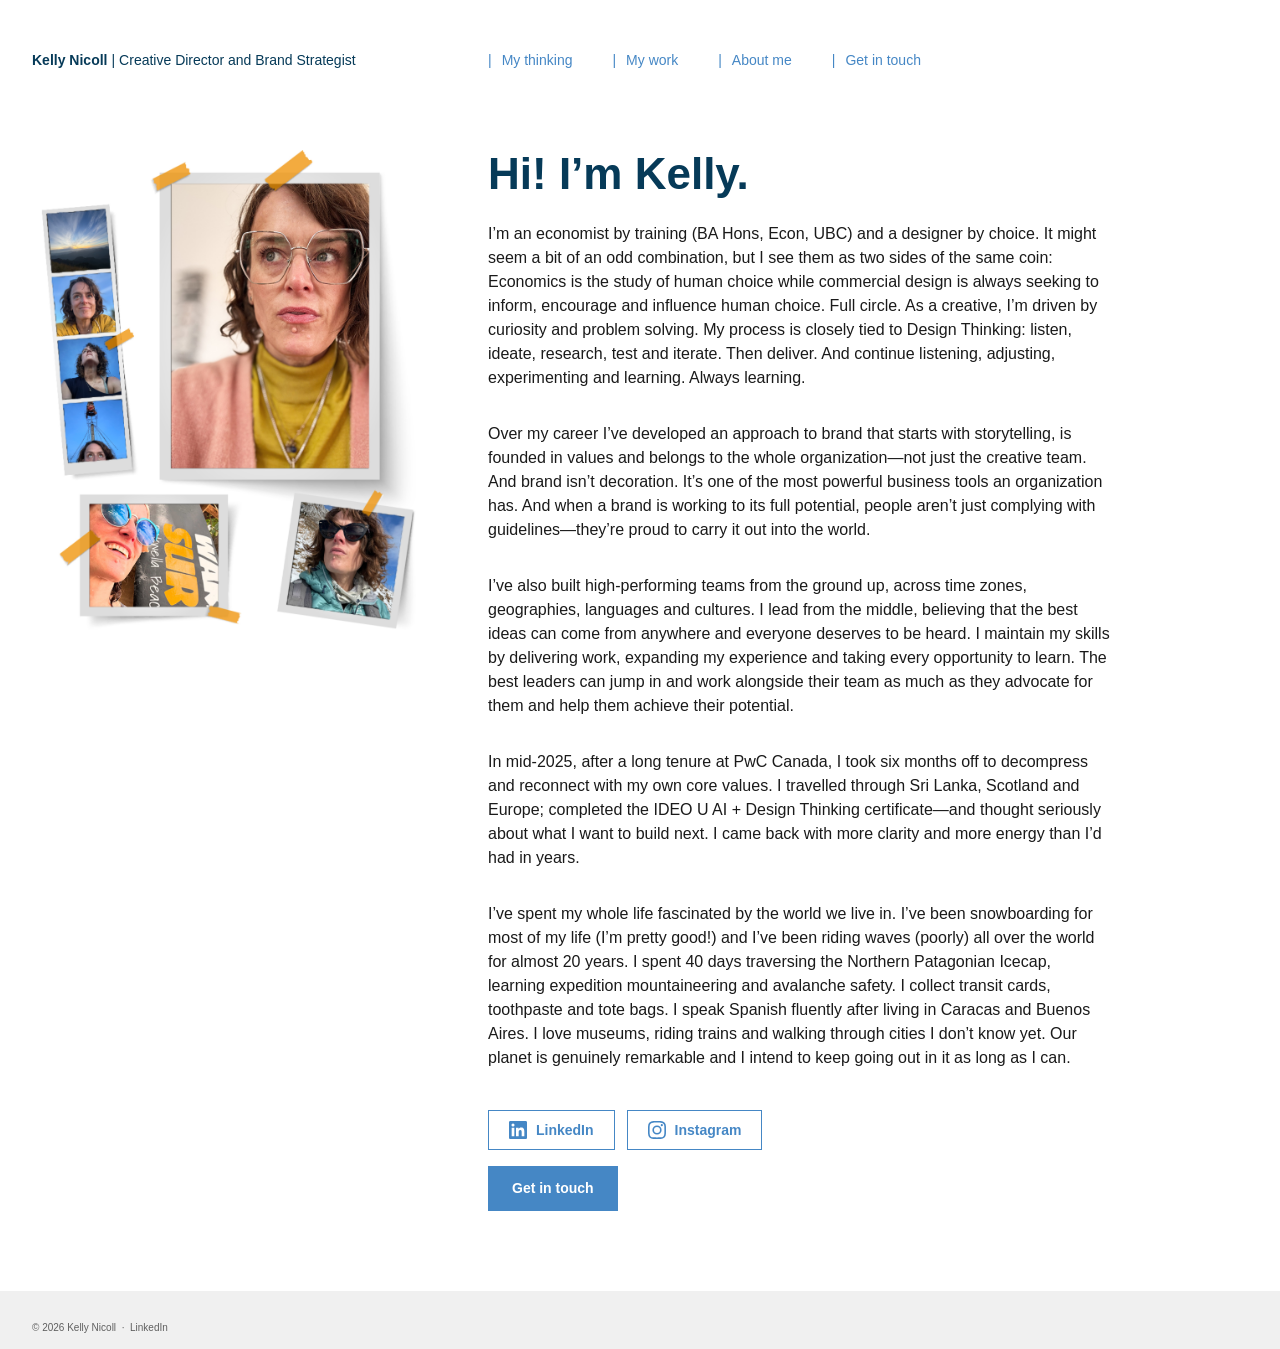
==== about.html @ 2f6d5c33 "Responsive poster carousel — centred desktop, 3-up tablet, 2-up mobile Desktop: one poster centred w" ====
<!DOCTYPE html>
<html lang="en">
<head>
    <meta charset="UTF-8">
    <meta name="viewport" content="width=device-width, initial-scale=1.0">
    <meta name="description" content="About Kelly Nicoll — Creative Director and Brand Strategist. Economist by training, designer by choice.">
    <meta property="og:title" content="About me | Kelly Nicoll">
    <meta property="og:description" content="Creative Director and Brand Strategist. Economist by training, designer by choice.">
    <meta property="og:type" content="profile">
    <meta property="og:image" content="https://www.kellynicoll.ca/assets/sharing/kcn-portfolio-sharing.jpg">
    <meta property="og:image:width" content="1200">
    <meta property="og:image:height" content="630">
    <meta name="twitter:card" content="summary_large_image">
    <meta name="twitter:image" content="https://www.kellynicoll.ca/assets/sharing/kcn-portfolio-sharing.jpg">
    <title>About me | Kelly Nicoll</title>
    <link rel="icon" type="image/svg+xml" href="assets/icons/favicon.svg">
    <link rel="stylesheet" href="css/styles.css?v=32">
    <link rel="stylesheet" href="css/case-study.css?v=81">
    <link rel="stylesheet" href="css/about.css?v=1">
</head>
<body>

    <a href="#main-content" class="skip-link">Skip to main content</a>

    <nav class="site-nav" aria-label="Main navigation">
        <a href="index.html" class="nav-identity" aria-label="Kelly Nicoll — home">
            <span class="nav-name">Kelly Nicoll</span><span class="nav-sep" aria-hidden="true"> | </span><span class="nav-descriptor">Creative Director and Brand Strategist</span>
        </a>
        <button type="button" class="nav-toggle" aria-expanded="false" aria-controls="navLinks" aria-label="Open navigation menu">
            <svg class="icon-menu" aria-hidden="true" focusable="false" viewBox="0 0 24 24" width="22" height="22">
                <line x1="3" y1="6"  x2="21" y2="6"  stroke="currentColor" stroke-width="2" stroke-linecap="round"/>
                <line x1="3" y1="12" x2="21" y2="12" stroke="currentColor" stroke-width="2" stroke-linecap="round"/>
                <line x1="3" y1="18" x2="21" y2="18" stroke="currentColor" stroke-width="2" stroke-linecap="round"/>
            </svg>
            <svg class="icon-close" aria-hidden="true" focusable="false" viewBox="0 0 24 24" width="22" height="22">
                <line x1="4" y1="4"  x2="20" y2="20" stroke="currentColor" stroke-width="2" stroke-linecap="round"/>
                <line x1="20" y1="4" x2="4"  y2="20" stroke="currentColor" stroke-width="2" stroke-linecap="round"/>
            </svg>
        </button>
        <ul class="nav-links" id="navLinks" role="list">
            <li>
                <span class="nav-pipe" aria-hidden="true">|</span>
                <a href="thinking/brand-excitement.html">My thinking</a>
            </li>
            <li class="has-dropdown">
                <span class="nav-pipe" aria-hidden="true">|</span>
                <a href="#">My work</a>
                <ul class="nav-dropdown" role="list">
                    <li><a href="work/partners-conference.html">Internal Event Design &amp; Cultural Inclusion</a></li>
                    <li><a href="work/office-refresh.html">Environmental Branding</a></li>
                    <li><a href="work/trust-roadmap.html">Brand Impact Communications</a></li>
                    <li><a href="work/consumer-insights.html">Integrated Campaign</a></li>
                    <li><a href="work/camp-pwc.html">External Event &amp; Experience Design</a></li>
                </ul>
            </li>
            <li>
                <span class="nav-pipe" aria-hidden="true">|</span>
                <a href="about.html" aria-current="page">About me</a>
            </li>
            <li>
                <span class="nav-pipe" aria-hidden="true">|</span>
                <a href="contact.html">Get in touch</a>
            </li>
        </ul>
    </nav>

    <main class="about-main" id="main-content">

        <section class="cs-grid about-section" aria-labelledby="about-heading">

            <!-- ── Left column: headshot ── -->
            <div class="cs-left about-img-col">
                <div class="about-img-wrap">
                    <picture>
                        <source media="(max-width: 960px)" srcset="assets/about-me/kcn-portfolio-about-me-headshot-horizontal.jpg">
                        <img src="assets/about-me/kcn-portfolio-about-me-headshot-vertical.jpg"
                             alt="Kelly Nicoll — Senior Creative, Brand and Experience Leader"
                             width="1833" height="2292" loading="eager">
                    </picture>
                </div>
            </div>

            <!-- ── Right column: bio + links ── -->
            <div class="cs-right about-content">

                <h1 class="about-h1" id="about-heading">Hi! I&#8217;m Kelly.</h1>
                <p class="about-body">I&#8217;m an economist by training (BA Hons, Econ, UBC) and a designer by choice. It might seem a bit of an odd combination, but I see them as two sides of the same coin: Economics is the study of human choice while commercial design is always seeking to inform, encourage and influence human choice. Full circle. As a creative, I&#8217;m driven by curiosity and problem solving. My process is closely tied to Design Thinking: listen, ideate, research, test and iterate. Then deliver. And continue listening, adjusting, experimenting and learning. Always learning.</p>

                <p class="about-body">Over my career I&#8217;ve developed an approach to brand that starts with storytelling, is founded in values and belongs to the whole organization&#8212;not just the creative team. And brand isn&#8217;t decoration. It&#8217;s one of the most powerful business tools an organization has. And when a brand is working to its full potential, people aren&#8217;t just complying with guidelines&#8212;they&#8217;re proud to carry it out into the world.</p>

                <p class="about-body">I&#8217;ve also built high-performing teams from the ground up, across time zones, geographies, languages and cultures. I lead from the middle, believing that the best ideas can come from anywhere and everyone deserves to be heard. I maintain my skills by delivering work, expanding my experience and taking every opportunity to learn. The best leaders can jump in and work alongside their team as much as they advocate for them and help them achieve their potential.</p>

                <p class="about-body">In mid-2025, after a long tenure at PwC Canada, I took six months off to decompress and reconnect with my own core values. I travelled through Sri Lanka, Scotland and Europe; completed the IDEO U AI&#160;+&#160;Design Thinking certificate&#8212;and thought seriously about what I want to build next. I came back with more clarity and more energy than I&#8217;d had in years.</p>

                <p class="about-body">I&#8217;ve spent my whole life fascinated by the world we live in. I&#8217;ve been snowboarding for most of my life (I&#8217;m pretty good!) and I&#8217;ve been riding waves (poorly) all over the world for almost 20 years. I spent 40 days traversing the Northern Patagonian Icecap, learning expedition mountaineering and avalanche safety. I collect transit cards, toothpaste and tote bags. I speak Spanish fluently after living in Caracas and Buenos Aires. I love museums, riding trains and walking through cities I don&#8217;t know yet. Our planet is genuinely remarkable and I intend to keep going out in it as long as I can.</p>

                <!-- Social links -->
                <div class="about-social-links" role="list">
                    <a class="about-social-btn" href="https://www.linkedin.com/in/kellynicoll" target="_blank" rel="noopener noreferrer" role="listitem">
                        <!-- LinkedIn icon -->
                        <svg aria-hidden="true" focusable="false" width="18" height="18" viewBox="0 0 24 24" fill="currentColor">
                            <path d="M20.447 20.452h-3.554v-5.569c0-1.328-.027-3.037-1.852-3.037-1.853 0-2.136 1.445-2.136 2.939v5.667H9.351V9h3.414v1.561h.046c.477-.9 1.637-1.85 3.37-1.85 3.601 0 4.267 2.37 4.267 5.455v6.286zM5.337 7.433a2.062 2.062 0 0 1-2.063-2.065 2.064 2.064 0 1 1 2.063 2.065zm1.782 13.019H3.555V9h3.564v11.452zM22.225 0H1.771C.792 0 0 .774 0 1.729v20.542C0 23.227.792 24 1.771 24h20.451C23.2 24 24 23.227 24 22.271V1.729C24 .774 23.2 0 22.222 0h.003z"/>
                        </svg>
                        <span>LinkedIn</span>
                    </a>
                    <a class="about-social-btn" href="https://www.instagram.com/kandyjaxx" target="_blank" rel="noopener noreferrer" role="listitem">
                        <!-- Instagram icon -->
                        <svg aria-hidden="true" focusable="false" width="18" height="18" viewBox="0 0 24 24" fill="currentColor">
                            <path d="M12 2.163c3.204 0 3.584.012 4.85.07 3.252.148 4.771 1.691 4.919 4.919.058 1.265.069 1.645.069 4.849 0 3.205-.012 3.584-.069 4.849-.149 3.225-1.664 4.771-4.919 4.919-1.266.058-1.644.07-4.85.07-3.204 0-3.584-.012-4.849-.07-3.26-.149-4.771-1.699-4.919-4.92-.058-1.265-.07-1.644-.07-4.849 0-3.204.013-3.583.07-4.849.149-3.227 1.664-4.771 4.919-4.919 1.266-.057 1.645-.069 4.849-.069zM12 0C8.741 0 8.333.014 7.053.072 2.695.272.273 2.69.073 7.052.014 8.333 0 8.741 0 12c0 3.259.014 3.668.072 4.948.2 4.358 2.618 6.78 6.98 6.98C8.333 23.986 8.741 24 12 24c3.259 0 3.668-.014 4.948-.072 4.354-.2 6.782-2.618 6.979-6.98.059-1.28.073-1.689.073-4.948 0-3.259-.014-3.667-.072-4.947-.196-4.354-2.617-6.78-6.979-6.98C15.668.014 15.259 0 12 0zm0 5.838a6.162 6.162 0 1 0 0 12.324 6.162 6.162 0 0 0 0-12.324zM12 16a4 4 0 1 1 0-8 4 4 0 0 1 0 8zm6.406-11.845a1.44 1.44 0 1 0 0 2.881 1.44 1.44 0 0 0 0-2.881z"/>
                        </svg>
                        <span>Instagram</span>
                    </a>
                </div>

                <!-- CTA -->
                <a href="contact.html" class="cs-cta about-cta">Get in touch</a>

            </div><!-- /.about-content -->

        </section>

    </main>

    <footer class="site-footer" role="contentinfo">
        <p>&#169; 2026 Kelly Nicoll &nbsp;&#183;&nbsp; <a href="https://www.linkedin.com/in/kellynicoll" target="_blank" rel="noopener noreferrer">LinkedIn</a></p>
    </footer>

    <script src="js/nav.js?v=1"></script>

</body>
</html>
---- css/styles.css ----
/* ============================================================
   Design tokens
   ============================================================ */
:root {
    --color-dark-blue:  #063a58;
    --color-light-blue: #4587c5;
    --color-white:      #FFFFFF;
    --color-near-black: #1A1A1A;
    --color-mid-grey:   #5F5F5F;
    --color-light-grey: #F0F0F0;
    --font:             'Helvetica Neue', Helvetica, Arial, sans-serif;
    --nav-height:       60px;
    --nav-offset:       30px;
    --lh-body:          1.5;
}

/* ============================================================
   Reset & base
   ============================================================ */
*, *::before, *::after {
    box-sizing: border-box;
    margin: 0;
    padding: 0;
}

html {
    font-family: var(--font);
    font-size: 16px;
    color: var(--color-near-black);
    background-color: var(--color-light-grey);
    min-height: 100vh;
    -webkit-font-smoothing: antialiased;
    -moz-osx-font-smoothing: grayscale;
}

body {
    min-height: 100vh;
}

img {
    display: block;
    max-width: 100%;
}

a {
    text-decoration: none;
}

ul {
    list-style: none;
}

/* Skip-to-main link — visible on keyboard focus only */
.skip-link {
    position: absolute;
    top: -100%;
    left: 0;
    padding: 10px 18px;
    background: var(--color-dark-blue);
    color: var(--color-white);
    font-size: 14px;
    font-weight: 700;
    z-index: 9999;
    text-decoration: none;
    border-radius: 0 0 4px 0;
}

.skip-link:focus {
    top: 0;
}

/* Screen-reader only utility */
.sr-only {
    position: absolute;
    width: 1px;
    height: 1px;
    padding: 0;
    margin: -1px;
    overflow: hidden;
    clip: rect(0, 0, 0, 0);
    white-space: nowrap;
    border: 0;
}

/* ============================================================
   Navigation
   ============================================================ */
.site-nav {
    position: fixed;
    top: 0;
    left: 0;
    right: 0;
    height: calc(var(--nav-height) + var(--nav-offset));
    padding-top: var(--nav-offset);
    background-color: var(--color-white);
    display: grid;
    grid-template-columns: 35% 65%;
    align-items: center;
    z-index: 100;
}

/* Left: identity link */
.nav-identity {
    display: flex;
    align-items: baseline;
    color: var(--color-dark-blue);
    white-space: nowrap;
    padding-left: 32px;
}

.nav-name {
    font-size: 14px;
    font-weight: 700;
    color: var(--color-dark-blue);
}

.nav-sep {
    font-size: 14px;
    font-weight: 400;
    color: var(--color-dark-blue);
    margin: 0 4px;
}

.nav-descriptor {
    font-size: 14px;
    font-weight: 400;
    color: var(--color-dark-blue);
}

/* Right: nav links */
.nav-links {
    display: flex;
    align-items: center;
    gap: 0;
    padding-left: 40px;
    padding-right: 32px;
}

.nav-links > li {
    display: flex;
    align-items: center;
    position: relative;
    padding: 0 20px;
}

.nav-links > li:first-child {
    padding-left: 0;
}

.nav-links > li:last-child {
    padding-right: 0;
}

.nav-pipe {
    font-size: 14px;
    color: var(--color-light-blue);
    margin-right: 10px;
    user-select: none;
}

.nav-links a {
    font-size: 14px;
    font-weight: 400;
    color: var(--color-light-blue);
    transition: color 0.2s ease;
    white-space: nowrap;
}

.nav-links a:hover {
    color: var(--color-dark-blue);
}

.nav-links a:focus-visible {
    color: var(--color-dark-blue);
    outline: 2px solid var(--color-dark-blue);
    outline-offset: 3px;
    border-radius: 2px;
}

/* Dropdown */
.has-dropdown {
    position: relative;
}

.nav-dropdown {
    display: none;
    position: absolute;
    top: 100%;
    left: 8px;
    background-color: var(--color-white);
    min-width: 190px;
    max-width: 320px;
    padding: 12px 0 6px;
    z-index: 200;
}

.has-dropdown:hover .nav-dropdown,
.has-dropdown:focus-within .nav-dropdown {
    display: block;
}

.nav-dropdown li {
    display: block;
}

.nav-dropdown a {
    display: block;
    padding: 9px 18px;
    font-size: 13px;
    color: var(--color-light-blue);
    white-space: normal;
    line-height: 1.3;
}

.nav-dropdown a:hover {
    color: var(--color-dark-blue);
}

/* ============================================================
   Hero section
   ============================================================ */
.hero {
    display: grid;
    grid-template-columns: 35% 65%;
    align-items: start;
    align-content: start;
    background-color: var(--color-light-grey);
    min-height: 100vh;
    padding-top: calc(var(--nav-height) + var(--nav-offset));
}

/* Left column */
.hero-left {
    background-color: var(--color-white);
    align-self: stretch;
    padding: 155px 40px 60px 32px;
    display: flex;
    flex-direction: column;
    gap: 28px;
}

.hero-name {
    font-size: clamp(3.75rem, 6vw, 5.5rem);
    font-weight: 700;
    color: var(--color-dark-blue);
    line-height: 1.0;
    letter-spacing: -0.02em;
}

.hero-title {
    font-size: clamp(1rem, 1.4vw, 1.2rem);
    font-weight: 400;
    color: var(--color-light-blue);
    line-height: 1.2;
}

.hero-tagline {
    font-size: 1rem;
    font-weight: 400;
    color: var(--color-mid-grey);
    line-height: 1.2;
}

.hero-availability {
    font-size: 0.8rem;
    font-weight: 400;
    color: var(--color-mid-grey);
    line-height: 1.4;
    margin-top: 10px;
}

.site-footer {
    padding: 32px 0 16px 32px;
    font-size: 10px;
    font-weight: 400;
    color: var(--color-mid-grey);
    line-height: 1;
}

.site-footer a {
    color: var(--color-mid-grey);
    text-decoration: none;
    transition: color 0.2s ease;
}

.site-footer a:hover {
    color: var(--color-light-blue);
}

/* Right column */
.hero-right {
    background-color: var(--color-white);
    display: flex;
    align-items: flex-start;
    padding-top: 43px;
    padding-right: 32px;
    padding-bottom: 32px;
    padding-left: 40px;
}

/* ============================================================
   Carousel
   ============================================================ */
.carousel {
    position: relative;
    width: 100%;
    /* Natural image ratio — images are 2554×1750 */
    aspect-ratio: 2554 / 1750;
    /* Never taller than the visible area below the nav + top padding */
    max-height: calc(100vh - var(--nav-height) - var(--nav-offset) - 43px);
    overflow: hidden;
    background-color: var(--color-light-grey);
}

.carousel-track {
    position: relative;
    width: 100%;
    height: 100%;
}

/* Slides: stacked, fade between */
.carousel-slide {
    position: absolute;
    inset: 0;
    opacity: 0;
    pointer-events: none;
    transition: opacity 0.65s ease;
}

.carousel-slide.is-active {
    opacity: 1;
    pointer-events: auto;
    z-index: 1;
}

.slide-link {
    display: block;
    width: 100%;
    height: 100%;
    position: relative;
}

.slide-link img {
    width: 100%;
    height: 100%;
    object-fit: cover;
    display: block;
}

/* Hover overlay */
.slide-overlay {
    position: absolute;
    inset: 0;
    background-color: rgba(10, 20, 40, 0.58);
    color: var(--color-white);
    display: flex;
    flex-direction: column;
    justify-content: flex-end;
    padding: 40px 44px;
    opacity: 0;
    transition: opacity 0.3s ease;
}

.carousel-slide:hover .slide-overlay {
    opacity: 1;
}

.slide-category {
    display: block;
    font-size: 11px;
    font-weight: 400;
    text-transform: uppercase;
    letter-spacing: 0.12em;
    color: rgba(255, 255, 255, 0.65);
    line-height: 1.2;
    margin-bottom: 12px;
}

.slide-title {
    font-size: clamp(1.3rem, 2.2vw, 1.9rem);
    font-weight: 700;
    color: var(--color-white);
    line-height: 1.2;
    margin-bottom: 10px;
}

.slide-role {
    font-size: 0.875rem;
    font-style: italic;
    color: rgba(255, 255, 255, 0.8);
    line-height: 1.2;
    margin-bottom: 14px;
}

.slide-teaser {
    font-size: 0.9rem;
    line-height: var(--lh-body);
    color: rgba(255, 255, 255, 0.88);
    max-width: 520px;
}

/* Arrow buttons */
.carousel-btn {
    position: absolute;
    top: 50%;
    transform: translateY(-50%);
    z-index: 10;
    width: 40px;
    height: 40px;
    display: flex;
    align-items: center;
    justify-content: center;
    background: rgba(255, 255, 255, 0.18);
    border: none;
    border-radius: 2px;
    color: rgba(255, 255, 255, 0.75);
    cursor: pointer;
    transition: background 0.2s ease, color 0.2s ease;
}

.carousel-btn:hover {
    background: rgba(255, 255, 255, 0.32);
    color: var(--color-white);
}

.carousel-btn:focus-visible {
    outline: 2px solid var(--color-white);
    outline-offset: 2px;
}

.carousel-prev { left: 14px; }
.carousel-next { right: 14px; }

/* Dot navigation */
.carousel-dots {
    position: absolute;
    bottom: 18px;
    left: 50%;
    transform: translateX(-50%);
    display: flex;
    gap: 9px;
    z-index: 10;
}

.carousel-dot {
    width: 7px;
    height: 7px;
    border-radius: 50%;
    border: none;
    padding: 0;
    background: rgba(255, 255, 255, 0.35);
    cursor: pointer;
    transition: background 0.2s ease;
}

.carousel-dot[aria-selected="true"] {
    background: rgba(255, 255, 255, 0.92);
}

.carousel-dot:focus-visible {
    outline: 2px solid var(--color-white);
    outline-offset: 3px;
}

/* ============================================================
   Hamburger toggle button — hidden on desktop/tablet
   ============================================================ */
.nav-toggle {
    display: none;
    background: none;
    border: none;
    cursor: pointer;
    padding: 4px;
    color: var(--color-dark-blue);
    line-height: 0;
}

.nav-toggle:focus-visible {
    outline: 2px solid var(--color-dark-blue);
    outline-offset: 3px;
    border-radius: 2px;
}

.icon-close { display: none; }
.nav-toggle[aria-expanded="true"] .icon-menu { display: none; }
.nav-toggle[aria-expanded="true"] .icon-close { display: block; }

/* ============================================================
   Responsive — tablet (≤ 960px): stack columns
   ============================================================ */
@media (max-width: 960px) {
    .hero {
        grid-template-columns: 1fr;
    }

    .hero-left {
        padding: 80px 32px 36px;
        gap: 22px;
    }

    .hero-right {
        padding: 0 32px 32px;
    }

    .carousel {
        /* Let it fill the width; height follows aspect-ratio naturally */
        max-height: none;
    }

    /* Always show overlay on tablet/touch */
    .slide-overlay {
        opacity: 1;
    }
}

/* ============================================================
   Responsive — medium (≤ 1200px): hide nav descriptor
   ============================================================ */
@media (max-width: 1200px) {
    .nav-sep,
    .nav-descriptor {
        display: none;
    }
}

/* ============================================================
   Responsive — mobile (≤ 600px)
   ============================================================ */
@media (max-width: 600px) {
    :root {
        --nav-height: 52px;
    }

    /* Nav: switch to flex, show hamburger */
    .site-nav {
        display: flex;
        justify-content: space-between;
        align-items: center;
        padding: var(--nav-offset) 20px 0;
    }

    .nav-identity {
        padding-left: 0;
    }

    .nav-toggle {
        display: flex;
        align-items: center;
        justify-content: center;
    }

    /* Nav links: hidden until hamburger opens */
    .nav-links {
        display: none;
        position: fixed;
        top: calc(var(--nav-height) + var(--nav-offset));
        left: 0;
        right: 0;
        flex-direction: column;
        background-color: var(--color-white);
        padding: 8px 0 20px;
        z-index: 150;
        box-shadow: 0 4px 12px rgba(0, 0, 0, 0.08);
    }

    .nav-links.is-open {
        display: flex;
    }

    .nav-links > li {
        padding: 0;
        width: 100%;
    }

    .nav-links > li > a {
        display: block;
        padding: 11px 20px;
        font-size: 14px;
    }

    .nav-pipe {
        display: none;
    }

    /* My work: two-column layout, hairlines above and below */
    .nav-links > li.has-dropdown {
        align-items: flex-start;
        border-top: 1px solid var(--color-light-grey);
        border-bottom: 1px solid var(--color-light-grey);
    }

    .nav-dropdown {
        display: block;
        position: static;
        min-width: auto;
        padding: 0;
        box-shadow: none;
        flex: 1;
    }

    .nav-dropdown a {
        padding: 8px 20px 8px 0;
        font-size: 13px;
    }

    .nav-dropdown li:first-child a {
        padding-top: 11px;
    }

    .nav-dropdown li:last-child a {
        padding-bottom: 11px;
    }

    /* Hero */
    .hero-left {
        padding: 60px 20px 28px;
        gap: 18px;
    }

    /* Carousel: match hero-left side padding so edges align */
    .hero-right {
        padding: 0 20px 20px;
    }

    /* Carousel overlay: tighter padding, hide teaser */
    .slide-overlay {
        padding: 20px 22px;
    }

    .slide-title {
        font-size: 1.1rem;
    }

    .slide-role {
        font-size: 0.8rem;
    }

    .slide-teaser {
        display: none;
    }
}

/* ============================================================
   Reduced motion — disable carousel and overlay transitions
   ============================================================ */
@media (prefers-reduced-motion: reduce) {
    .carousel-slide,
    .slide-overlay {
        transition: none;
    }
}
---- css/case-study.css ----
/* ============================================================
   Case Study — Main wrapper
   Adds white gap between fixed nav and hero banner,
   matching the 43px carousel offset on the homepage.
   ============================================================ */
.cs-main {
    padding-top: calc(var(--nav-height) + var(--nav-offset) + 43px + 28px);
    background-color: var(--color-white);
}

/* ============================================================
   Reading progress bar + sticky section label
   Shared with thought-leadership pages; progress line uses
   the case-study accent colour rather than TL yellow.
   ============================================================ */
.tl-sticky-bar {
    position: fixed;
    top: calc(var(--nav-height) + var(--nav-offset));
    left: 0;
    right: 0;
    height: 28px;
    background-color: var(--color-white);
    border-bottom: 1px solid var(--color-light-grey);
    display: flex;
    align-items: center;
    padding: 0 32px;
    z-index: 90;
    overflow: hidden;
    border-bottom-color: transparent;
    transition: border-color 0.2s ease;
}

.tl-sticky-bar--scrolled {
    border-bottom-color: var(--color-light-grey);
}

.tl-sticky-section {
    font-size: 10px;
    font-weight: 400;
    text-transform: uppercase;
    letter-spacing: 0.14em;
    color: var(--color-mid-grey);
    white-space: nowrap;
    overflow: hidden;
    text-overflow: ellipsis;
}

.tl-progress {
    position: absolute;
    bottom: 0;
    left: 0;
    width: 0%;
    height: 2px;
    background: var(--color-light-blue);
    z-index: 1;
    pointer-events: none;
    transition: width 0.1s linear;
}

/* ============================================================
   Case Study — Hero banner (full-width, image background)
   ============================================================ */
.cs-hero {
    position: relative;
    width: 100%;
    min-height: 520px;
    background-color: var(--color-dark-blue); /* fallback if hero image fails to load */
    background-size: cover;
    background-position: center;
    display: flex;
    align-items: flex-end;
}

/* Dark overlay */
.cs-hero::after {
    content: '';
    position: absolute;
    inset: 0;
    background: rgba(10, 20, 40, 0.62);
    z-index: 0;
}

.cs-hero-inner {
    position: relative;
    width: 60%;
    margin: 0 auto;
    padding: 64px 0 80px;
    z-index: 1;
}

/* Hero text colours — white on dark */
.cs-hero .cs-category     { color: rgba(255, 255, 255, 0.65); }
.cs-hero .cs-title        { color: var(--color-white); }
.cs-hero .cs-subtitle     { color: rgba(255, 255, 255, 0.85); }
.cs-hero .cs-meta         { color: rgba(255, 255, 255, 0.6); }
.cs-hero .cs-award        { border-color: rgba(255, 255, 255, 0.25); background-color: rgba(255, 255, 255, 0.08); margin-top: 32px; }
.cs-hero .cs-award-text   { color: var(--color-white); }
.cs-hero .cs-award-text span { color: rgba(255, 255, 255, 0.6); }
.cs-hero .cs-img-placeholder { background-color: rgba(255, 255, 255, 0.15); }

/* ============================================================
   Case Study — Grid layout (content sections)
   ============================================================ */
.cs-grid {
    display: grid;
    grid-template-columns: 35% 65%;
    background-color: var(--color-light-grey);
}

.cs-left {
    background-color: var(--color-white);
    padding: 60px 40px 60px 32px;
}

.cs-right {
    background-color: var(--color-white);
    padding: 60px 32px 60px 40px;
}

/* Subtle divider between sections */
.cs-section .cs-left,
.cs-section .cs-right {
    border-top: 1px solid var(--color-light-grey);
}

/* ============================================================
   Case Study — Full-width callout block
   ============================================================ */
.cs-callout {
    background-color: var(--color-dark-blue);
    width: 100%;
    padding: 72px 0;
    position: relative; /* ensures callout paints on top of any overflowing content above it */
}

.cs-callout-inner {
    width: 60%;
    margin: 0 auto;
}

/* ============================================================
   Case Study — Callout variant: full-width 50-50 split
   Grid sits directly on the callout div itself so the dark-blue
   background is never separated from the layout columns.
   Left column = image; right column = text with its own padding.
   ============================================================ */
.cs-callout--split {
    display: grid;
    grid-template-columns: 1fr 1fr;
    padding: 0;        /* override default 72px 0 padding */
    align-items: stretch;
    gap: 0;
}

/* Image column */
.cs-callout--split .cs-callout-img {
    background-color: var(--color-dark-blue);
    min-height: 440px;
    overflow: hidden;
}

.cs-callout--split .cs-callout-img img {
    width: 100%;
    height: 100%;
    object-fit: cover;
    display: block;
}

/* Text column: explicit background + own padding */
.cs-callout-text {
    background-color: var(--color-dark-blue);
    padding: 64px 10% 64px 7%;
}

/* ============================================================
   Case Study — Callout variant: poster carousel (50/50)
   Left column = sliding conveyor of portrait posters (no crop).
   Right column = text.
   Side-by-side on desktop; stacks to single column at ≤ 960px
   with text above and carousel below.
   ============================================================ */
.cs-callout--poster {
    display: grid;
    grid-template-columns: 1fr 1fr;
    padding: 0;
    align-items: stretch;
    gap: 0;
}

/* Left column: dark blue background, padding, vertical centring.
   Does NOT do overflow clipping — flex/grid containers don't reliably
   clip transform'd children, so that job belongs to cs-poster-clip. */
.cs-poster-carousel {
    background-color: var(--color-dark-blue);
    padding: 48px 32px;           /* symmetric 32px frame left and right */
    display: flex;
    flex-direction: column;
    justify-content: center;      /* vertically centre the clip div */
    position: relative;           /* anchors the abs-positioned pause button */
}

/* Dedicated overflow clip — plain block so it reliably contains the
   translateX'd track. position: relative + overflow: hidden is the
   only cross-browser-safe way to clip transformed children. */
.cs-poster-clip {
    position: relative;
    overflow: hidden;
    width: 100%;
}

/* Feathered left/right edges — desktop only; disabled at ≤ 960px */
.cs-poster-clip::before,
.cs-poster-clip::after {
    content: '';
    position: absolute;
    top: 0;
    bottom: 0;
    width: 15%;
    z-index: 2;
    pointer-events: none;
}
.cs-poster-clip::before {
    left: 0;
    background: linear-gradient(to right, var(--color-dark-blue), transparent);
}
.cs-poster-clip::after {
    right: 0;
    background: linear-gradient(to left, var(--color-dark-blue), transparent);
}

/* Track: flex row of all posters + clones; overflows right of clip div */
.cs-poster-track {
    display: flex;
    gap: 8px;
    /* Transition applied by JS — not here — so there's no animation on load */
}

/* Each poster: 2-up on desktop with feathered edges; 2-up at ≤ 960px via MQ (no feather) */
.cs-poster-item {
    flex: 0 0 calc(50% - 4px);
    min-width: 0;
}

/* Placeholder tint — visible against dark blue background */
.cs-poster-item .cs-img-placeholder {
    background-color: transparent;
}

/* Actual image: full width, natural height, no crop */
.cs-poster-item img {
    width: 100%;
    height: auto;
    display: block;
}

/* ============================================================
   Case Study — Intro / category typography
   ============================================================ */
.cs-category {
    display: block;
    font-size: 11px;
    font-weight: 400;
    text-transform: uppercase;
    letter-spacing: 0.12em;
    color: var(--color-light-blue);
    line-height: 1.2;
    margin-bottom: 20px;
}

.cs-title {
    font-size: clamp(2rem, 4vw, 3.25rem);
    font-weight: 700;
    color: var(--color-dark-blue);
    line-height: 1.05;
    letter-spacing: -0.02em;
    margin-bottom: 16px;
}

.cs-subtitle {
    font-size: 1.25rem;
    font-weight: 400;
    color: var(--color-light-blue);
    line-height: 1.2;
    margin-bottom: 20px;
}

.cs-meta {
    font-size: 0.875rem;
    color: var(--color-mid-grey);
    line-height: 1.2;
    margin-bottom: 4px;
}

/* ============================================================
   Case Study — Award block (Camp PwC only)
   ============================================================ */
.cs-award {
    display: inline-flex;
    align-items: flex-start;
    gap: 16px;
    padding: 16px;
    border: 1px solid var(--color-light-grey);
}

.cs-award-text {
    font-size: 1rem;
    font-weight: 700;
    color: var(--color-near-black);
    line-height: 1.2;
}

.cs-award-text span {
    display: block;
    font-weight: 400;
    color: var(--color-mid-grey);
    margin-top: 2px;
}

/* ============================================================
   Case Study — Section typography
   ============================================================ */
.cs-section-title {
    font-size: clamp(1.6rem, 2.5vw, 2.1rem);
    font-weight: 700;
    color: var(--color-dark-blue);
    line-height: 1.05;
    letter-spacing: -0.02em;
    margin-bottom: 10px;
}

.cs-section-subtitle {
    font-size: 1.25rem;
    font-weight: 400;
    color: var(--color-light-blue);
    line-height: 1.2;
    margin-bottom: 32px;
}

/* Lead paragraph — first paragraph in each section */
.cs-body-lead {
    font-size: 1.125rem;
    color: var(--color-near-black);
    line-height: var(--lh-body);
    margin-bottom: 28px;
    max-width: 70ch;
}

/* Standard body text */
.cs-body {
    font-size: 1rem;
    color: var(--color-near-black);
    line-height: var(--lh-body);
    margin-bottom: 32px;
    max-width: 70ch;
}

.cs-detail {
    font-size: 1rem;
    color: var(--color-near-black);
    line-height: var(--lh-body);
    margin-bottom: 20px;
    max-width: 70ch;
}

.cs-detail strong {
    font-weight: 700;
}

.cs-subhead {
    font-size: 1rem;
    font-weight: 700;
    color: var(--color-near-black);
    margin-top: 24px;
    margin-bottom: 10px;
}

.cs-bullets {
    list-style: disc;
    padding-left: 20px;
    margin-bottom: 16px;
    max-width: 70ch;
}

.cs-bullets li {
    font-size: 1rem;
    color: var(--color-near-black);
    line-height: var(--lh-body);
    margin-bottom: 12px;
}

.cs-bullets li strong {
    font-weight: 700;
}

.cs-caption {
    font-size: 0.75rem;
    color: var(--color-mid-grey);
    line-height: var(--lh-body);
    font-style: italic;
    margin-top: 12px;
}

/* ============================================================
   Case Study — Image placeholders and real images
   Images always crop to fill — never stretch or squash.
   ============================================================ */
.cs-img-placeholder {
    background-color: transparent;
    display: flex;
    align-items: center;
    justify-content: center;
    font-size: 0.7rem;
    color: var(--color-mid-grey);
    text-align: center;
    width: 100%;
    overflow: hidden;
}

/* When <img> replaces or sits inside a placeholder,
   it fills the container and crops — never distorts. */
.cs-img-placeholder img {
    width: 100%;
    height: 100%;
    object-fit: cover;
    display: block;
}

/* Natural-size images — auto height, full image visible, no crop */
.cs-img-natural {
    height: auto !important;
    aspect-ratio: unset !important;
}
.cs-img-natural img {
    height: auto !important;
    object-fit: contain;
    object-position: center;
}

/* Execution mockup images — fixed equal height, full image visible */
.cs-exec-image {
    height: 280px;
}
.cs-exec-image img {
    object-fit: contain;
    object-position: center;
}

/* Right collage column — show full image, no side cropping */
.cs-collage-right img {
    object-fit: contain;
    object-position: center;
}

.cs-img-full    { aspect-ratio: 3 / 2; }
.cs-img-portrait { aspect-ratio: 3 / 4; }
.cs-img-strip   { aspect-ratio: 10 / 3; }
.cs-img-square  { aspect-ratio: 1; }

/* ============================================================
   Case Study — Visual groups (right column labels)
   ============================================================ */
.cs-visual-group {
    margin-top: 28px;
}

.cs-visual-group:first-child {
    margin-top: 0;
}

.cs-visual-label {
    display: block;
    font-size: 11px;
    font-weight: 400;
    text-transform: uppercase;
    letter-spacing: 0.12em;
    color: var(--color-mid-grey);
    line-height: 1.2;
    margin-bottom: 6px;
}

.cs-visual-subhead {
    font-size: 0.875rem;
    font-weight: 700;
    color: var(--color-near-black);
    line-height: 1.2;
    margin-bottom: 10px;
}

/* ============================================================
   Case Study — Colour swatches
   ============================================================ */
.cs-swatches {
    display: flex;
    flex-wrap: wrap;
    gap: 8px;
}

.cs-swatch {
    width: 44px;
    height: 44px;
    border-radius: 2px;
}

/* ============================================================
   Case Study — Setting Up Camp collage (2-col)
   ============================================================ */
.cs-collage {
    display: grid;
    grid-template-columns: 1fr 1fr;
    gap: 8px;
    align-items: stretch;
}

/* Signpost column: absolutely positioned so it does NOT define the
   grid row height — that job belongs to the nametag/passport column.
   overflow: visible lets the post extend below the section boundary. */
.cs-collage-left {
    position: relative;
    overflow: visible;
}

.cs-collage-left .cs-img-placeholder {
    position: absolute;
    top: 0;
    left: 0;
    width: 100%;
    height: auto;
    aspect-ratio: unset;
    min-height: unset;
    overflow: visible; /* override global overflow:hidden so post bleeds down */
}

/* Signpost: full column width, natural height — no cropping at top or sides */
.cs-collage-left img {
    width: 100%;
    height: auto;
    display: block;
    object-fit: unset;
}

.cs-collage-right {
    display: flex;
    flex-direction: column;
    gap: 8px;
}

/* Nametag and passport: equal-height rows sized by their 4:3 asset dimensions */
.cs-collage-right .cs-img-placeholder {
    width: 100%;
    flex: none;
    aspect-ratio: 4 / 3;
    height: auto;
}

/* ============================================================
   Case Study — Split-pair: two half-images side-by-side, no gap
   Stacks vertically on mobile.
   ============================================================ */
.cs-split-pair {
    display: grid;
    grid-template-columns: 1fr 1fr;
    gap: 0;
}

.cs-split-pair img {
    width: 100%;
    height: auto;
    display: block;
}

/* ============================================================
   Case Study — Earning Our Badges photo grid
   ============================================================ */
.cs-photo-grid {
    display: grid;
    grid-template-columns: 1fr 1fr;
    gap: 8px;
    overflow: hidden;
}

/* Prevent grid items from overflowing their track */
.cs-photo-grid > * {
    min-width: 0;
}

.cs-photo-grid-full {
    grid-column: 1 / -1;
}

/* ============================================================
   Case Study — Execution delivery grid
   2/3 + 1/3 top row, 1/2 + 1/2 bottom row, equal image heights
   ============================================================ */
.cs-exec-grid {
    display: grid;
    grid-template-columns: repeat(6, 1fr);
    gap: 16px;
}

.cs-exec-grid .cs-img-placeholder {
    aspect-ratio: unset;
    height: 280px;
    width: 100%;
    background-color: #ffffff;
}

.cs-exec-grid .cs-img-placeholder img {
    object-fit: contain;
    object-position: center;
}

/* ============================================================
   Case Study — Callout block typography
   ============================================================ */
.cs-callout-title {
    font-size: 1.1rem;
    font-weight: 700;
    color: var(--color-white);
    line-height: 1.2;
    margin-bottom: 20px;
}

/* Poster callout — section-level heading size + vertical centring */
.cs-callout--poster .cs-callout-title {
    font-size: clamp(1.6rem, 2.5vw, 2.1rem);
    letter-spacing: -0.02em;
    line-height: 1.05;
    margin-bottom: 24px;
}

.cs-callout--poster .cs-callout-text {
    display: flex;
    flex-direction: column;
    justify-content: center;
}

.cs-callout-label {
    font-size: 0.8125rem;
    font-weight: 700;
    color: var(--color-white);
    line-height: 1.2;
    margin-top: 20px;
    margin-bottom: 8px;
}

.cs-callout-body {
    font-size: 1rem;
    color: rgba(255, 255, 255, 0.85);
    line-height: var(--lh-body);
    margin-bottom: 10px;
    max-width: 70ch;
}

.cs-callout-body strong {
    color: var(--color-white);
}

.cs-callout-bullets {
    list-style: disc;
    padding-left: 20px;
    margin-bottom: 8px;
    max-width: 70ch;
}

.cs-callout-bullets li {
    font-size: 1rem;
    color: rgba(255, 255, 255, 0.85);
    line-height: var(--lh-body);
    margin-bottom: 8px;
}

.cs-callout-result {
    font-size: 1rem;
    color: var(--color-white);
    line-height: var(--lh-body);
    border-top: 1px solid rgba(255, 255, 255, 0.2);
    padding-top: 20px;
    margin-top: 24px;
    max-width: 70ch;
}

.cs-callout-result strong {
    font-weight: 700;
}

/* ============================================================
   Case Study — Photo row grid (e.g. Office Refresh before/after)
   ============================================================ */
.cs-photo-row {
    display: grid;
    grid-template-columns: repeat(4, 1fr);
    gap: 6px;
    margin-top: 8px;
    margin-bottom: 24px;
}

.cs-photo-row-3 {
    grid-template-columns: repeat(3, 1fr);
}

.cs-element-col-title {
    font-size: 0.9375rem;
    font-weight: 700;
    color: var(--color-near-black);
    margin-bottom: 4px;
}

.cs-element-col-subtitle {
    font-size: 0.8125rem;
    color: var(--color-mid-grey);
    margin-bottom: 10px;
    line-height: var(--lh-body);
}

/* ============================================================
   Case Study — Footnote
   ============================================================ */
.cs-footnote {
    font-size: 0.8125rem;
    color: var(--color-mid-grey);
    line-height: var(--lh-body);
    border-top: 1px solid var(--color-light-grey);
    padding-top: 16px;
    margin-top: 24px;
}

/* ============================================================
   Case Study — Stat block (top of results section)
   ============================================================ */
.cs-stats {
    margin-bottom: 40px;
    padding: 24px;
    border: 1px solid var(--color-light-blue);
}

/* Default: 3-column grid (most case studies) */
.cs-stat-grid {
    display: grid;
    grid-template-columns: repeat(3, 1fr);
    gap: 24px;
    margin-bottom: 28px;
}

/* 7-column variant (Consumer Insights) —
   Stat 1: 2/7, Stat 2: 2/7, Stat 3: 3/7
   Uses flex so proportions are maintained without grid column overflow. */
.cs-stat-grid--7col {
    display: flex;
    gap: 16px;
}

.cs-stat-grid--7col .cs-stat:nth-child(1) { flex: 2 1 0; min-width: 0; }
.cs-stat-grid--7col .cs-stat:nth-child(2) { flex: 2 1 0; min-width: 0; }
.cs-stat-grid--7col .cs-stat:nth-child(3) { flex: 3 1 0; min-width: 0; }

/* Split-paragraph stat (stat 3 — "Fully bilingual" / "AODA compliant") */
.cs-stat-split p {
    font-size: 1rem;
    font-weight: 400;
    color: var(--color-light-blue);
    line-height: 1.2;
    margin: 0;
}

.cs-stat-split p + p {
    margin-top: 0.3em;
}

.cs-stat-split p strong {
    font-weight: 700;
    color: var(--color-light-blue);
}

/* 2-column variant (Camp PwC) —
   Two explicit rows so icon and number share row 1,
   both labels share row 2, and tops align automatically. */
.cs-stat-grid--2 {
    grid-template-columns: repeat(2, 1fr);
    grid-template-rows: auto auto;
    column-gap: 24px;
    row-gap: 0;
}

/* Dissolve the cell wrappers into the parent grid */
.cs-stat-grid--2 .cs-stat {
    display: contents;
}

/* Col 1: award icon (row 1) + its label (row 2) */
.cs-stat-grid--2 .cs-stat:nth-child(1) > :first-child {
    grid-area: 1 / 1;
    align-self: start;
    justify-self: start; /* left-align the icon */
}
.cs-stat-grid--2 .cs-stat:nth-child(1) > :last-child {
    grid-area: 2 / 1;
    align-self: start;
}

/* Col 2: stat number (row 1) + its label (row 2) */
.cs-stat-grid--2 .cs-stat:nth-child(2) > :first-child {
    grid-area: 1 / 2;
    align-self: start;
}
.cs-stat-grid--2 .cs-stat:nth-child(2) > :last-child {
    grid-area: 2 / 2;
    align-self: start;
}

/* ============================================================
   Case Study — 2+1 stat grid: two stats per row, third full-width
   Applied at all viewport sizes (not just mobile)
   ============================================================ */
.cs-stat-grid--2-plus-1 {
    grid-template-columns: repeat(2, 1fr);
}

.cs-stat-grid--2-plus-1 .cs-stat:last-child {
    grid-column: 1 / -1;
}

.cs-stat-icon {
    height: 56px;
    width: auto;
    display: block;
}

.cs-stat-number {
    display: block;
    font-size: clamp(2.5rem, 4vw, 3.5rem);
    font-weight: 700;
    color: var(--color-light-blue);
    line-height: 1;
}

.cs-stat-label {
    display: block;
    font-size: 1rem;
    color: var(--color-light-blue);
    line-height: 1.2;
}

/* Mixed-weight text stat (no large number — e.g. "On time / On brand") */
.cs-stat-text {
    font-size: 1rem;
    font-weight: 400;
    color: var(--color-light-blue);
    line-height: 1.2;
    margin: 0;
}

.cs-stat-text strong {
    font-weight: 700;
    color: var(--color-light-blue);
}

/* ============================================================
   Case Study — Quote block (inline mark)
   ============================================================ */
.cs-quote-block {
    display: flex;
    align-items: flex-start;
    gap: 12px;
}

.cs-quote-mark {
    height: 38px;
    width: auto;
    flex-shrink: 0;
    display: block;
}

.cs-quote-content {
    flex: 1;
}

.cs-quote-text {
    font-size: 1rem;
    font-weight: 700;
    color: var(--color-light-blue);
    line-height: var(--lh-body);
    margin-bottom: 4px;
}

.cs-quote-attribution {
    font-size: 0.8125rem;
    color: var(--color-light-blue);
    line-height: 1.2;
}

/* ============================================================
   Case Study — CTA button
   ============================================================ */
.cs-cta {
    display: inline-block;
    margin-top: 40px;
    padding: 14px 24px;
    font-size: 0.875rem;
    font-weight: 700;
    color: var(--color-white);
    background-color: var(--color-light-blue);
    line-height: 1.2;
    text-align: left;
    transition: background-color 0.2s ease;
}

.cs-cta:hover {
    background-color: var(--color-dark-blue);
    color: var(--color-white);
}

.cs-cta:focus-visible {
    outline: 2px solid var(--color-dark-blue);
    outline-offset: 3px;
}

/* ============================================================
   Case Study — Translations grid
   Left col: conference theme in serif display; right 2 cols: language translations
   ============================================================ */
.cs-translations-grid {
    display: grid;
    grid-template-columns: 1.15fr 1fr 1fr;
    gap: 24px;
    margin-top: 12px;
    padding-top: 16px;
    border-top: 1px solid var(--color-light-grey);
}

/* Small event label above display text */
.cs-translations-event {
    font-family: 'Helvetica Neue', Helvetica, Arial, sans-serif;
    font-size: 0.75rem;
    font-weight: 400;
    color: var(--color-mid-grey);
    display: block;
    margin-bottom: 12px;
    line-height: 1.2;
}

/* Large serif display text: "Connect. Elevate. Inspire." */
.cs-translations-display {
    font-family: 'ITC Charter', Georgia, 'Times New Roman', serif;
    font-size: clamp(2rem, 2.8vw, 2.8rem);
    font-weight: 400;
    color: var(--color-near-black);
    line-height: 1.1;
    margin: 0;
}

/* Language column headers (Ucwalmícwts / Sḵwx̱wú7mesh) */
.cs-translations-lang {
    font-family: 'Helvetica Neue', Helvetica, Arial, sans-serif;
    font-size: 0.875rem;
    font-weight: 400;
    color: var(--color-near-black);
    display: block;
    margin-bottom: 14px;
    padding-bottom: 10px;
    border-bottom: 1px solid var(--color-light-grey);
    text-transform: none;
    letter-spacing: 0;
}

/* Native-language phrase (bold) */
.cs-translations-phrase {
    font-family: 'Helvetica Neue', Helvetica, Arial, sans-serif;
    font-size: 0.9375rem;
    font-weight: 700;
    color: var(--color-near-black);
    line-height: 1.2;
    display: block;
    margin-bottom: 2px;
}

/* English meaning below native phrase */
.cs-translations-meaning {
    font-family: 'Helvetica Neue', Helvetica, Arial, sans-serif;
    font-size: 0.875rem;
    font-weight: 400;
    color: var(--color-near-black);
    line-height: var(--lh-body);
    display: block;
    margin-bottom: 14px;
}

/* ============================================================
   Case Study — Poster carousel pause/play button (WCAG 2.2.2)
   ============================================================ */
.cs-poster-pause {
    position: absolute;
    bottom: 12px;
    right: 12px;
    width: 32px;
    height: 32px;
    display: flex;
    align-items: center;
    justify-content: center;
    background: rgba(255, 255, 255, 0.18);
    border: none;
    border-radius: 2px;
    color: rgba(255, 255, 255, 0.75);
    cursor: pointer;
    z-index: 10;
    transition: background 0.2s ease, color 0.2s ease;
}

.cs-poster-pause:hover {
    background: rgba(255, 255, 255, 0.32);
    color: var(--color-white);
}

.cs-poster-pause:focus-visible {
    outline: 2px solid var(--color-white);
    outline-offset: 2px;
}

/* Show the right icon depending on state */
.cs-poster-pause .poster-play-icon  { display: none; }
.cs-poster-pause.is-paused .poster-pause-icon { display: none; }
.cs-poster-pause.is-paused .poster-play-icon  { display: block; }

/* ============================================================
   Case Study — Venue caption (challenge grid labels)
   ============================================================ */
.cs-venue-caption {
    font-size: 0.75rem;
    color: var(--color-mid-grey);
    text-align: center;
    margin-top: 6px;
    line-height: var(--lh-body);
}

/* ============================================================
   Case Study — Responsive: tablet (≤ 960px)
   ============================================================ */
@media (max-width: 960px) {
    .cs-main {
        padding-top: calc(var(--nav-height) + var(--nav-offset) + 28px);
    }

    .tl-sticky-bar {
        padding: 0 20px;
    }

    .cs-hero-inner {
        width: 88%;
    }

    .cs-grid {
        grid-template-columns: 1fr;
    }

    .cs-left,
    .cs-right {
        padding: 40px 32px;
    }

    .cs-callout-inner {
        width: 88%;
    }

    .cs-stat-grid--7col {
        gap: 16px;
    }

    .cs-stat-grid--2 {
        grid-template-columns: repeat(2, 1fr);
    }

    .cs-callout--split {
        grid-template-columns: 1fr;
    }

    .cs-callout--split .cs-callout-img {
        min-height: 280px;
    }

    .cs-callout-text {
        padding: 48px 6%;
    }

    /* Poster carousel: stack at tablet — carousel above, text below; 2 posters visible */
    .cs-callout--poster {
        grid-template-columns: 1fr;
    }

    .cs-callout--poster .cs-callout-text {
        order: 2;
        padding: 40px 6% 40px 5%;
    }

    .cs-poster-carousel {
        order: 1;
        padding: 40px 20px;
    }

    /* 3 posters visible at tablet; overridden to 2 at ≤ 600px */
    .cs-poster-item {
        flex: 0 0 calc((100% - 16px) / 3);
    }

    /* No feathering below desktop */
    .cs-poster-clip::before,
    .cs-poster-clip::after {
        display: none;
    }

    .cs-translations-grid {
        grid-template-columns: 1fr 1fr 1fr;
    }
}

/* ============================================================
   Case Study — Responsive: mobile (≤ 600px)
   ============================================================ */
@media (max-width: 600px) {
    .cs-hero {
        min-height: 400px;
    }

    .cs-hero-inner {
        width: 100%;
        padding: 40px 20px 56px;
    }

    /* Awards — stack vertically on mobile */
    .cs-hero .cs-award {
        flex-direction: column;
        gap: 8px;
    }

    .cs-left,
    .cs-right {
        padding: 32px 20px;
    }

    .cs-callout {
        padding: 48px 0;
    }

    .cs-callout-inner {
        width: 100%;
        padding: 0 20px;
    }

    .cs-stat-grid {
        grid-template-columns: 1fr 1fr;
        gap: 20px;
    }

    /* Third stat spans full width on mobile */
    .cs-stat-grid .cs-stat:last-child {
        grid-column: 1 / -1;
    }

    .cs-stat-grid--7col {
        flex-wrap: wrap;
        gap: 16px;
    }

    .cs-stat-grid--7col .cs-stat:nth-child(1),
    .cs-stat-grid--7col .cs-stat:nth-child(2),
    .cs-stat-grid--7col .cs-stat:nth-child(3) {
        flex: 1 1 auto;
    }

    .cs-stat-grid--2 {
        grid-template-columns: 1fr 1fr;
        column-gap: 20px;
        row-gap: 0;
    }

    .cs-stat-icon {
        height: 64px;
    }

    .cs-stat-number {
        font-size: 3.5rem;
    }

    .cs-photo-grid {
        grid-template-columns: 1fr;
    }

    .cs-photo-grid-full {
        grid-column: auto;
    }

    /* Execution grid — single column, full-width stacking */
    .cs-exec-grid {
        grid-template-columns: 1fr;
        gap: 20px;
    }

    /* Override all inline span styles so every item goes full-width */
    .cs-exec-grid > div {
        grid-column: 1 / -1 !important;
    }

    /* Uniform image height, slightly reduced for mobile */
    .cs-exec-grid .cs-img-placeholder {
        height: 220px;
    }

    /* PDF is visually heavier at full width — reduce by ~20% */
    .cs-exec-grid > div:nth-child(2) .cs-img-placeholder {
        height: 175px;
    }

    /* Callout 3-col grid — stack on mobile */
    .cs-callout-cols {
        grid-template-columns: 1fr;
        gap: 24px;
    }

    /* Third stat — collapse to single line on mobile */
    .cs-stat-split {
        display: block;
    }

    .cs-stat-split p {
        display: inline;
        line-height: var(--lh-body);
    }

    .cs-stat-split p + p::before {
        content: " | ";
        font-weight: 400;
        color: var(--color-light-blue);
    }

    /* 4-col photo rows — drop to 2 columns on mobile */
    .cs-photo-row {
        grid-template-columns: repeat(2, 1fr);
    }

    /* Split-pair — stack on mobile */
    .cs-split-pair {
        grid-template-columns: 1fr;
    }

    /* Office elements — stack columns on mobile */
    .cs-office-elements {
        grid-template-columns: 1fr !important;
    }

    /* Translations — stack all three columns on mobile */
    .cs-translations-grid {
        grid-template-columns: 1fr;
    }

    .cs-translations-display {
        font-size: 2.25rem;
    }

    .cs-callout-text {
        padding: 40px 20px;
    }

    /* Poster carousel: stacking and order already set at ≤ 960px */
    .cs-callout--poster {
        grid-template-columns: 1fr;
    }

    .cs-poster-carousel {
        padding: 12px 20px 28px;
    }

    .cs-callout--poster .cs-callout-text {
        padding: 32px 20px;
    }

    /* 2 posters on phone (override the 3-up set at ≤ 960px) */
    .cs-poster-item {
        flex: 0 0 calc(50% - 4px);
    }
}

/* ============================================================
   Case Study — Implementation imagery grid
   No fixed row heights — images display at their natural
   proportions. Size your source images to the proportions you
   want; the grid columns control width, images control height.
   ============================================================ */
/* row heights — shorter than original 220px; re-output images to match */
.cs-impl-row {
    display: grid;
    gap: 8px;
    grid-template-rows: 180px;
}

.cs-impl-row--2 {
    grid-template-rows: 86px 86px;  /* (180 - 8) / 2 = 86 */
}

@media (max-width: 960px) {
    .cs-impl-row            { grid-template-rows: 140px; }
    .cs-impl-row.cs-impl-row--2 { grid-template-rows: 66px 66px; }
}

@media (max-width: 600px) {
    .cs-impl-row            { grid-template-rows: 110px; }
    .cs-impl-row.cs-impl-row--2 { grid-template-rows: 51px 51px; }
}

/* ============================================================
   Case Study — Reduced motion
   ============================================================ */
@media (prefers-reduced-motion: reduce) {
    .cs-cta {
        transition: none;
    }
}
---- css/about.css ----
/* ============================================================
   About — Page wrapper
   No hero banner, so padding-top is nav height only
   (overrides the +43px cs-main adds for hero alignment)
   ============================================================ */
.about-main {
    padding-top: calc(var(--nav-height) + var(--nav-offset));
    background-color: var(--color-white);
    min-height: 100vh;
}

/* ============================================================
   About — Section (reuses cs-grid 35/65 split)
   ============================================================ */
.about-section {
    background-color: var(--color-white);
}

/* ============================================================
   About — Left column: headshot
   ============================================================ */
.about-img-col {
    padding: 60px 32px 60px 32px;
}


.about-img-wrap picture,
.about-img-wrap img {
    width: 100%;
    height: auto;
    display: block;
    aspect-ratio: 1833 / 2292;
    object-fit: cover;
}

/* ============================================================
   About — Right column: bio content
   ============================================================ */
.about-content {
    padding-top: 60px;
    padding-bottom: 80px;
}

.about-h1 {
    font-size: clamp(2rem, 3.5vw, 2.75rem);
    font-weight: 700;
    color: var(--color-dark-blue);
    line-height: 1.1;
    margin-bottom: 24px;
}

.about-body {
    font-size: 1rem;
    line-height: var(--lh-body);
    color: var(--color-near-black);
    margin-bottom: 32px;
    max-width: 70ch;
}

.about-body:last-of-type {
    margin-bottom: 0;
}

/* ============================================================
   About — Social links row
   ============================================================ */
.about-social-links {
    display: flex;
    align-items: center;
    gap: 12px;
    margin-top: 40px;
    flex-wrap: wrap;
}

.about-social-btn {
    display: inline-flex;
    align-items: center;
    gap: 9px;
    padding: 10px 20px;
    border: 1.5px solid var(--color-light-blue);
    color: var(--color-light-blue);
    font-size: 0.875rem;
    font-weight: 700;
    line-height: 1.2;
    transition: background-color 0.2s ease, color 0.2s ease;
}

.about-social-btn:hover {
    background-color: var(--color-light-blue);
    color: var(--color-white);
}

.about-social-btn:focus-visible {
    outline: 2px solid var(--color-dark-blue);
    outline-offset: 3px;
}

.about-social-btn svg {
    flex-shrink: 0;
}

/* ============================================================
   About — CTA button
   Sits below the social links with tighter top margin
   ============================================================ */
.about-cta {
    margin-top: 16px;
}

/* ============================================================
   About — Responsive: tablet (≤ 960px)
   ============================================================ */
@media (max-width: 960px) {
    .about-img-col {
        padding: 40px 0 0;
    }

    .about-img-wrap {
        position: static;
    }

    .about-img-wrap picture,
    .about-img-wrap img {
        aspect-ratio: 1833 / 1219;
        max-width: 100%;
    }

    .about-content {
        padding-top: 32px;
        padding-bottom: 60px;
    }
}

/* ============================================================
   About — Responsive: mobile (≤ 600px)
   ============================================================ */
@media (max-width: 600px) {
    .about-img-col {
        padding: 32px 0 0;
    }

    .about-img-wrap picture,
    .about-img-wrap img {
        max-width: 100%;
    }

    .about-content {
        padding-top: 28px;
        padding-bottom: 48px;
    }

    .about-h1 {
        font-size: 1.75rem;
    }

    .about-social-links {
        flex-direction: column;
        align-items: flex-start;
        gap: 10px;
    }
}
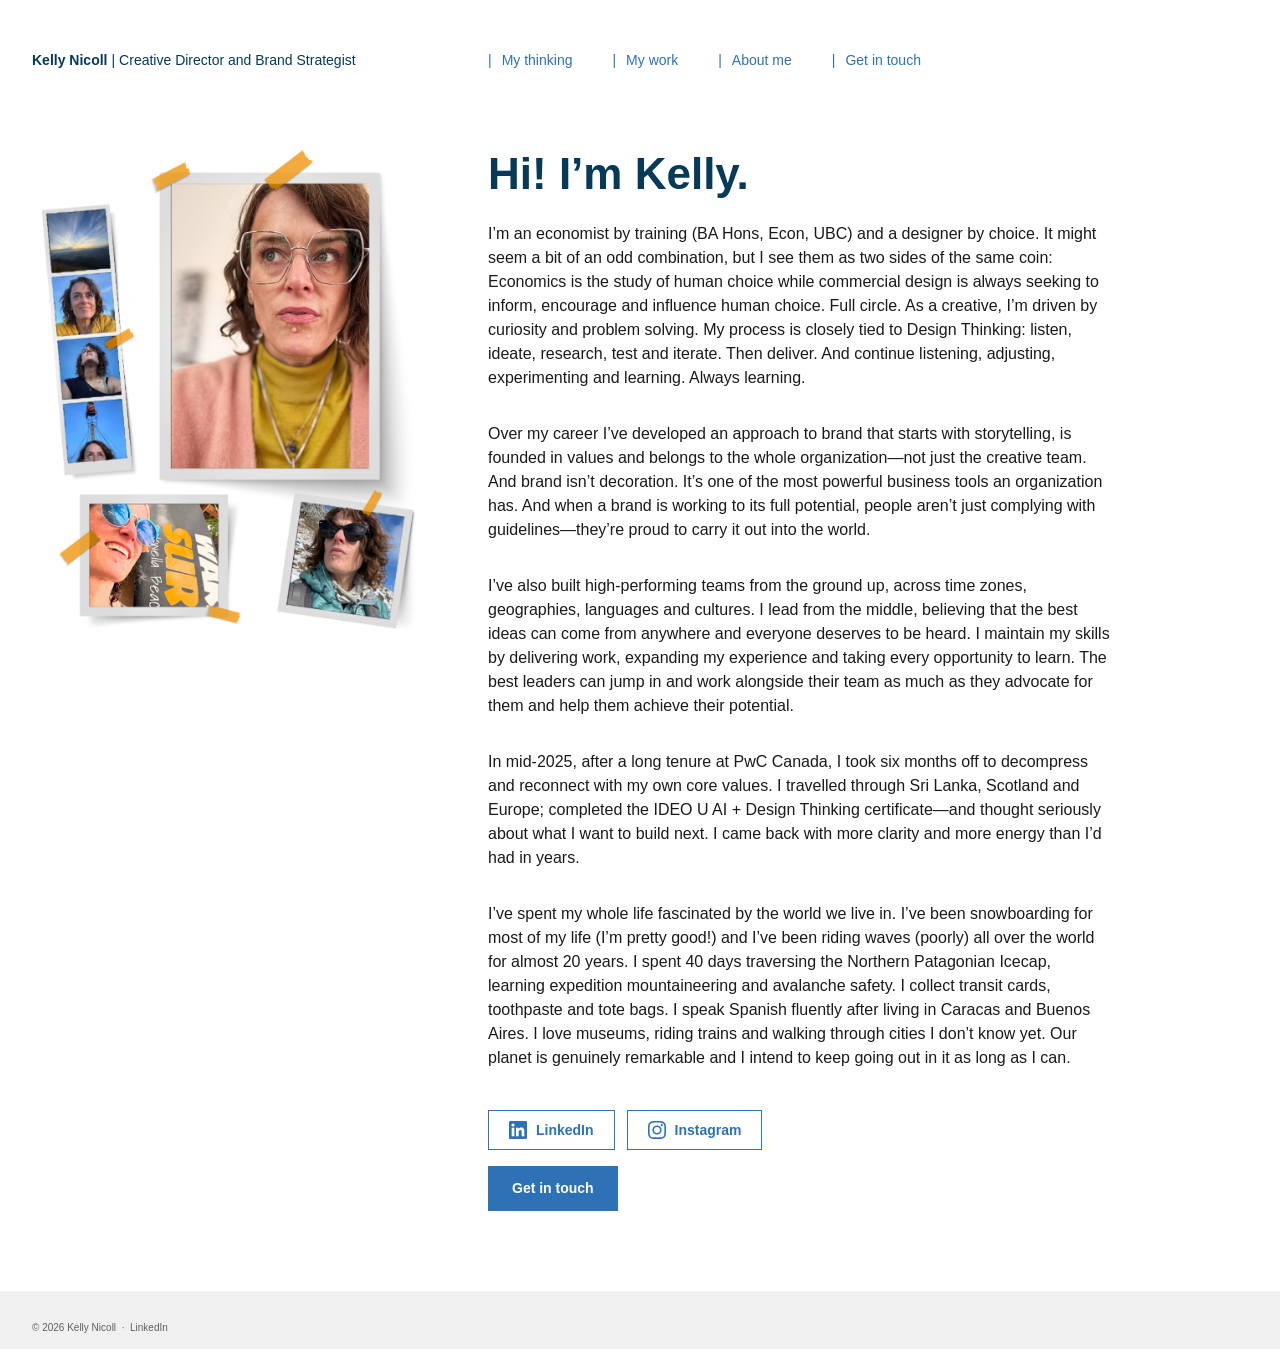
==== commit c0efc2ee: "Fix WCAG AA violations — colour contrast and aria-roledescription - Darken --color-light-blue from #" ====
--- a/about.html
+++ b/about.html
@@ -14,8 +14,8 @@
     <meta name="twitter:image" content="https://www.kellynicoll.ca/assets/sharing/kcn-portfolio-sharing.jpg">
     <title>About me | Kelly Nicoll</title>
     <link rel="icon" type="image/svg+xml" href="assets/icons/favicon.svg">
-    <link rel="stylesheet" href="css/styles.css?v=32">
-    <link rel="stylesheet" href="css/case-study.css?v=81">
+    <link rel="stylesheet" href="css/styles.css?v=34">
+    <link rel="stylesheet" href="css/case-study.css?v=82">
     <link rel="stylesheet" href="css/about.css?v=1">
 </head>
 <body>
--- a/css/styles.css
+++ b/css/styles.css
@@ -3,7 +3,7 @@
    ============================================================ */
 :root {
     --color-dark-blue:  #063a58;
-    --color-light-blue: #4587c5;
+    --color-light-blue: #2e72b5;
     --color-white:      #FFFFFF;
     --color-near-black: #1A1A1A;
     --color-mid-grey:   #5F5F5F;
@@ -225,7 +225,6 @@
     align-items: start;
     align-content: start;
     background-color: var(--color-light-grey);
-    min-height: 100vh;
     padding-top: calc(var(--nav-height) + var(--nav-offset));
 }
 
--- a/css/case-study.css
+++ b/css/case-study.css
@@ -722,6 +722,26 @@
     border-top: 1px solid var(--color-light-grey);
     padding-top: 16px;
     margin-top: 24px;
+}
+
+/* ============================================================
+   Case Study — Right column with photo credit
+   Flex column so CSS order can flip caption above/below the
+   image at different breakpoints.
+   Desktop (> 960px): caption below image (natural DOM order).
+   Tablet/mobile (≤ 960px): caption above image via order: -1.
+   ============================================================ */
+.cs-right--with-credit {
+    display: flex;
+    flex-direction: column;
+}
+
+@media (max-width: 960px) {
+    .cs-right--with-credit .cs-caption {
+        order: -1;
+        margin-top: 0;
+        margin-bottom: 12px;
+    }
 }
 
 /* ============================================================
